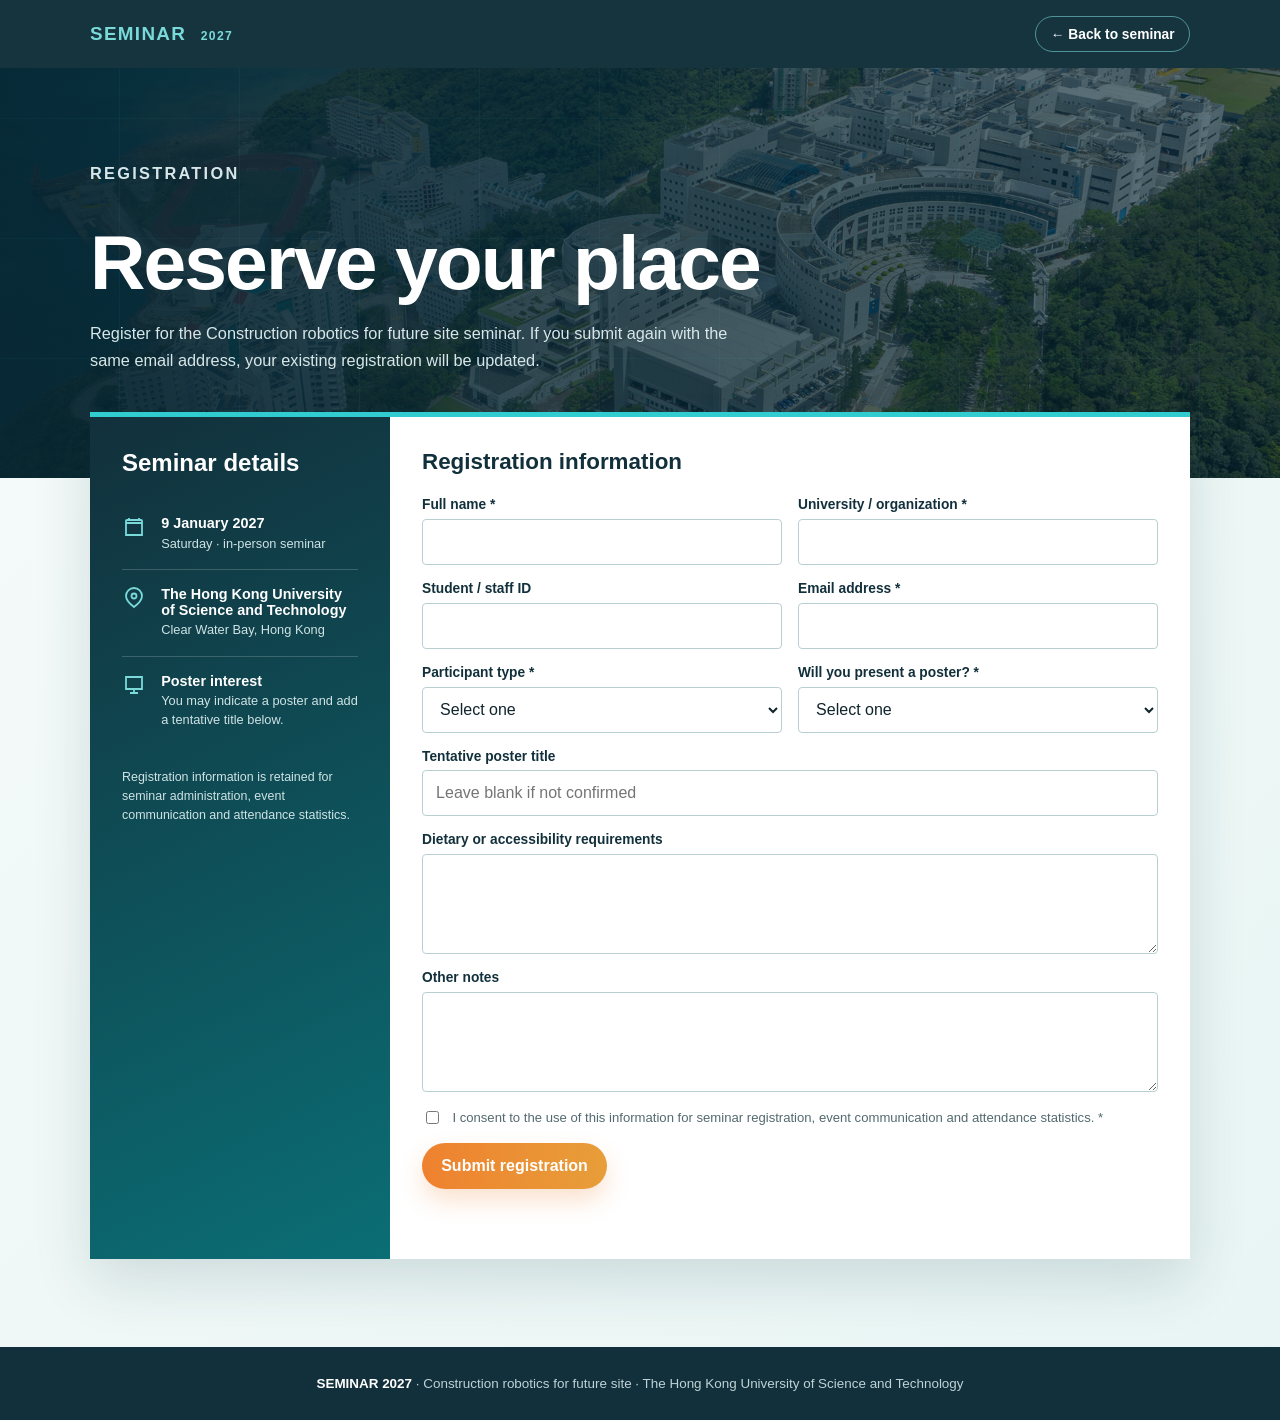
==== register.html @ 7b12863c "Add files via upload" ====
<!doctype html>
<html lang="en">
<head>
  <meta charset="utf-8">
  <meta name="viewport" content="width=device-width, initial-scale=1">
  <meta name="description" content="Register for the Construction robotics for future site seminar at The Hong Kong University of Science and Technology on 9 January 2027.">
  <title>Register | Construction robotics for future site</title>
  <style>
    :root{--ink:#10242c;--deep:#12303b;--teal:#078b8e;--cyan:#31ccd0;--orange:#ef812f;--pale:#eef7f6;--muted:#60747c;--line:rgba(7,139,142,.22);--shadow:0 22px 55px rgba(13,48,60,.14)}
    *{box-sizing:border-box}html{scroll-behavior:smooth}body{margin:0;color:var(--ink);background:linear-gradient(135deg,#f6fbfa 0%,#e8f5f4 100%);font-family:"Avenir Next","Helvetica Neue",Arial,sans-serif}a{color:inherit;text-decoration:none}button,input,select,textarea{font:inherit}
    .topbar{background:rgba(18,48,59,.98);box-shadow:0 10px 28px rgba(10,34,43,.16)}.nav{width:min(1100px,calc(100% - 2rem));min-height:68px;margin:auto;display:flex;align-items:center;justify-content:space-between;gap:1rem}.brand{color:#79dad9;font-size:1.18rem;font-weight:900;letter-spacing:.07em}.brand small{margin-left:.5rem;font-size:.76rem}.back{padding:.58rem .9rem;border:1px solid rgba(121,218,217,.58);border-radius:999px;color:#fff;font-size:.86rem;font-weight:800}.back:hover{background:rgba(121,218,217,.12)}
    .page{position:relative;overflow:hidden;padding:4.5rem 1rem 5.5rem}.page::before{content:"";position:absolute;inset:0 0 auto 0;height:410px;background:linear-gradient(90deg,rgba(8,38,49,.95),rgba(8,38,49,.62)),url("assets/hkust-campus-hd.jpg") center 43%/cover no-repeat}.page::after{content:"";position:absolute;inset:0 0 auto 0;height:410px;background:repeating-linear-gradient(90deg,transparent 0,transparent 119px,rgba(49,204,208,.1) 120px),repeating-linear-gradient(0deg,transparent 0,transparent 119px,rgba(49,204,208,.08) 120px);pointer-events:none}.shell{position:relative;z-index:1;width:min(1100px,100%);margin:auto}.intro{max-width:780px;color:#fff}.eyebrow{margin:0 0 .7rem;color:#79dad9;font-size:.8rem;font-weight:900;letter-spacing:.14em;text-transform:uppercase}.intro h1{margin:0;font-size:clamp(2.8rem,6vw,5rem);line-height:.98;letter-spacing:-.025em}.intro p{max-width:680px;margin:1.25rem 0 2.3rem;color:#d7e7e9;font-size:1.02rem;line-height:1.7}
    .register-card{display:grid;grid-template-columns:300px minmax(0,1fr);border-top:5px solid var(--cyan);background:#fff;box-shadow:var(--shadow)}.summary{padding:2rem;background:linear-gradient(155deg,var(--deep),#0b6e75);color:#fff}.summary h2{margin:0 0 1.4rem;font-size:1.5rem}.detail{display:grid;grid-template-columns:28px 1fr;gap:.7rem;padding:1rem 0;border-top:1px solid rgba(255,255,255,.18)}.detail:first-of-type{border-top:0}.detail svg{width:24px;height:24px;fill:none;stroke:#79dad9;stroke-width:1.8}.detail strong{display:block;font-size:.9rem}.detail span{display:block;margin-top:.2rem;color:#cfe3e5;font-size:.8rem;line-height:1.45}.privacy{margin:1.4rem 0 0;color:#cfe3e5;font-size:.78rem;line-height:1.55}
    .form{display:grid;grid-template-columns:1fr 1fr;gap:1rem;padding:2rem}.form-title{grid-column:1/-1;margin:0 0 .4rem;color:var(--deep);font-size:1.4rem}.field{display:grid;gap:.42rem}.field.full{grid-column:1/-1}.field label{color:var(--deep);font-size:.86rem;font-weight:850}.field input,.field select,.field textarea{width:100%;min-height:46px;padding:.76rem .82rem;border:1px solid #b9d0d2;border-radius:4px;background:#fff;color:var(--ink)}.field textarea{min-height:100px;resize:vertical}.field input:focus,.field select:focus,.field textarea:focus{outline:3px solid rgba(49,204,208,.22);border-color:var(--teal)}.check{display:flex;gap:.65rem;align-items:flex-start;color:#536970;font-size:.82rem;line-height:1.5}.check input{width:auto;min-height:0;margin-top:.2rem}.submit{justify-self:start;min-height:46px;padding:.75rem 1.2rem;border:0;border-radius:999px;background:linear-gradient(90deg,var(--orange),#e79e39);color:#fff;font-weight:900;cursor:pointer;box-shadow:0 12px 24px rgba(239,129,47,.23)}.submit:disabled{opacity:.6;cursor:wait}.status{grid-column:1/-1;min-height:1.35rem;margin:0;color:var(--teal);font-size:.86rem;font-weight:850}.status.error{color:#b9422b}.hp{position:absolute!important;left:-9999px!important}.footer{padding:1.8rem 1rem;background:var(--deep);color:#bfd2d6;text-align:center;font-size:.84rem}.footer strong{color:#fff}
    @media(max-width:760px){.page{padding-top:3.4rem}.page::before,.page::after{height:360px}.register-card{grid-template-columns:1fr}.form{grid-template-columns:1fr;padding:1.3rem}.field.full,.form-title{grid-column:auto}.summary{padding:1.5rem}.nav{min-height:62px}.intro h1{font-size:3rem}}
  </style>
</head>
<body>
  <header class="topbar"><nav class="nav" aria-label="Registration navigation"><a class="brand" href="index.html">SEMINAR <small>2027</small></a><a class="back" href="index.html">← Back to seminar</a></nav></header>
  <main class="page"><div class="shell">
    <header class="intro"><p class="eyebrow">Registration</p><h1>Reserve your place</h1><p>Register for the Construction robotics for future site seminar. If you submit again with the same email address, your existing registration will be updated.</p></header>
    <section class="register-card" aria-labelledby="form-heading">
      <aside class="summary"><h2>Seminar details</h2>
        <div class="detail"><svg viewBox="0 0 24 24"><path d="M7 3v3M17 3v3M4 8h16M5 5h14a1 1 0 0 1 1 1v14H4V6a1 1 0 0 1 1-1Z"/></svg><div><strong>9 January 2027</strong><span>Saturday · in-person seminar</span></div></div>
        <div class="detail"><svg viewBox="0 0 24 24"><path d="M20 10c0 5-8 11-8 11S4 15 4 10a8 8 0 1 1 16 0Z"/><circle cx="12" cy="10" r="2.5"/></svg><div><strong>The Hong Kong University of Science and Technology</strong><span>Clear Water Bay, Hong Kong</span></div></div>
        <div class="detail"><svg viewBox="0 0 24 24"><path d="M4 4h16v12H4zM8 20h8M12 16v4"/></svg><div><strong>Poster interest</strong><span>You may indicate a poster and add a tentative title below.</span></div></div>
        <p class="privacy">Registration information is retained for seminar administration, event communication and attendance statistics.</p>
      </aside>
      <form class="form" id="registration-form"><h2 class="form-title" id="form-heading">Registration information</h2>
        <div class="field"><label for="full-name">Full name *</label><input id="full-name" name="fullName" autocomplete="name" required maxlength="120"></div>
        <div class="field"><label for="institution">University / organization *</label><input id="institution" name="institution" autocomplete="organization" required maxlength="180"></div>
        <div class="field"><label for="student-id">Student / staff ID</label><input id="student-id" name="studentId" maxlength="80"></div>
        <div class="field"><label for="email">Email address *</label><input id="email" name="email" type="email" autocomplete="email" required maxlength="180"></div>
        <div class="field"><label for="participant-type">Participant type *</label><select id="participant-type" name="participantType" required><option value="">Select one</option><option>Student</option><option>Faculty or researcher</option><option>Industry professional</option><option>Other</option></select></div>
        <div class="field"><label for="poster-intention">Will you present a poster? *</label><select id="poster-intention" name="posterIntention" required><option value="">Select one</option><option value="yes">Yes</option><option value="no">No</option><option value="maybe">Maybe</option></select></div>
        <div class="field full"><label for="poster-title">Tentative poster title</label><input id="poster-title" name="posterTitle" maxlength="240" placeholder="Leave blank if not confirmed"></div>
        <div class="field full"><label for="dietary">Dietary or accessibility requirements</label><textarea id="dietary" name="dietaryRequirements" maxlength="600"></textarea></div>
        <div class="field full"><label for="notes">Other notes</label><textarea id="notes" name="notes" maxlength="800"></textarea></div>
        <div class="hp" aria-hidden="true"><label for="website">Website</label><input id="website" name="website" tabindex="-1" autocomplete="off"></div>
        <label class="check field full"><input name="consent" type="checkbox" required><span>I consent to the use of this information for seminar registration, event communication and attendance statistics. *</span></label>
        <button class="submit" type="submit">Submit registration</button><p class="status" id="form-status" role="status" aria-live="polite"></p>
      </form>
    </section>
  </div></main>
  <footer class="footer"><strong>SEMINAR 2027</strong> · Construction robotics for future site · The Hong Kong University of Science and Technology</footer>
  <script>
    const registrationForm=document.getElementById('registration-form');
    const formStatus=document.getElementById('form-status');
    registrationForm.addEventListener('submit',async(event)=>{
      event.preventDefault();
      const submit=registrationForm.querySelector('button[type="submit"]');
      const data=Object.fromEntries(new FormData(registrationForm).entries());
      data.consent=Boolean(registrationForm.elements.consent.checked);
      formStatus.className='status';formStatus.textContent='Submitting registration…';submit.disabled=true;
      try{
        const endpoint=location.hostname==='127.0.0.1'||location.hostname==='localhost'||location.hostname.endsWith('.github.io')?'https://construction-robotics-2027.jyuanazyuan.chatgpt.site/api/register':'/api/register';
        const response=await fetch(endpoint,{method:'POST',headers:{'content-type':'application/json'},body:JSON.stringify(data)});
        const result=await response.json().catch(()=>({}));
        if(!response.ok)throw new Error(result.error||'Registration could not be submitted.');
        formStatus.textContent=result.updated?'Registration updated successfully.':'Registration submitted successfully.';registrationForm.reset();
      }catch(error){formStatus.className='status error';formStatus.textContent=error.message||'Registration could not be submitted. Please try again.'}
      finally{submit.disabled=false}
    });
  </script>
</body>
</html>
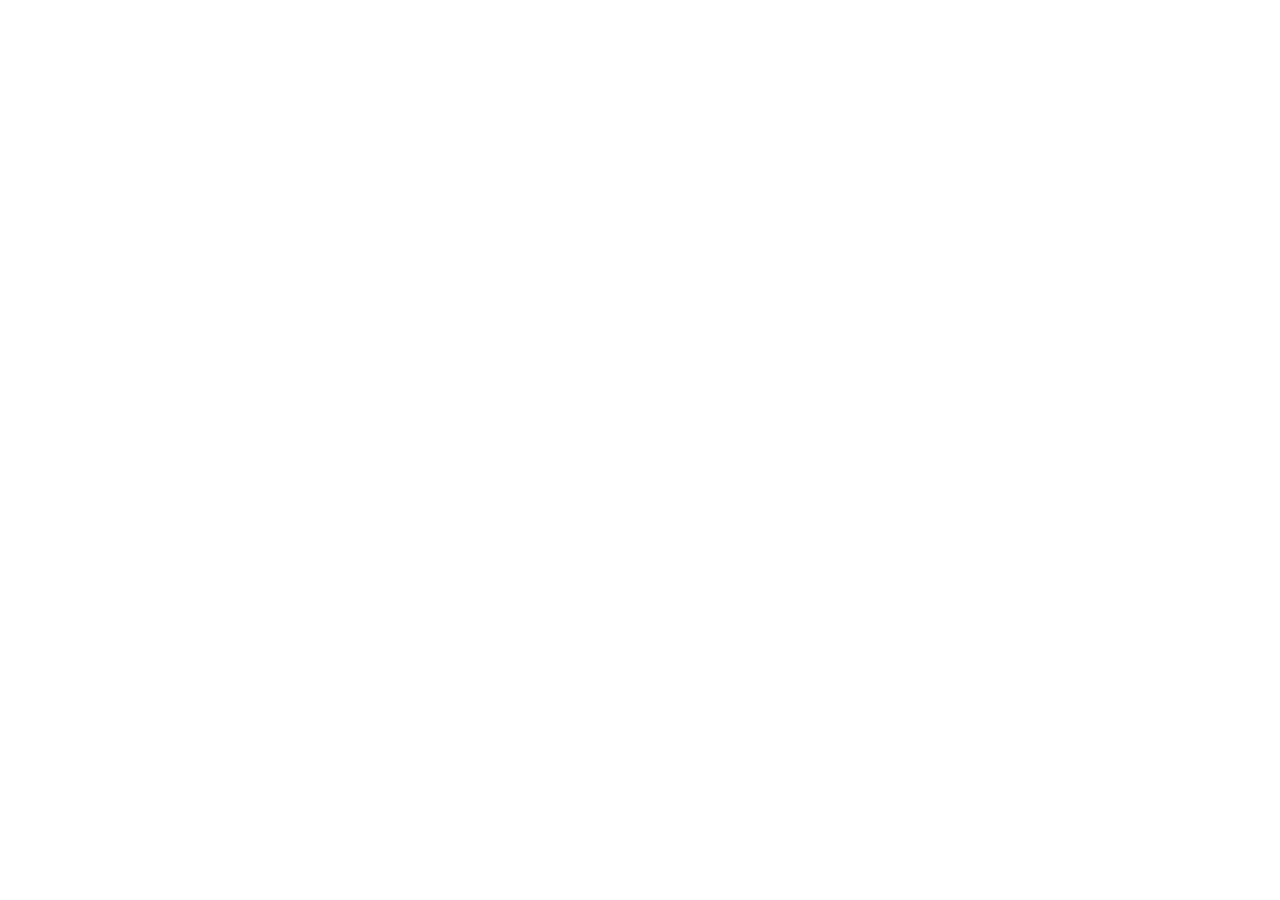
==== commit 614908ad: "Add files via upload" ====
--- a/register.html
+++ b/register.html
@@ -2,6 +2,7 @@
 <html lang="en">
 <head>
   <meta charset="utf-8">
+  <meta http-equiv="refresh" content="0; url=https://docs.google.com/forms/d/e/1FAIpQLSd-tGx6p45ADc5u5XxpAH3wJHFvZePh6rzExZ4U22JKDMfIpw/viewform">
   <meta name="viewport" content="width=device-width, initial-scale=1">
   <meta name="description" content="Register for the Construction robotics for future site seminar at The Hong Kong University of Science and Technology on 9 January 2027.">
   <title>Register | Construction robotics for future site</title>
